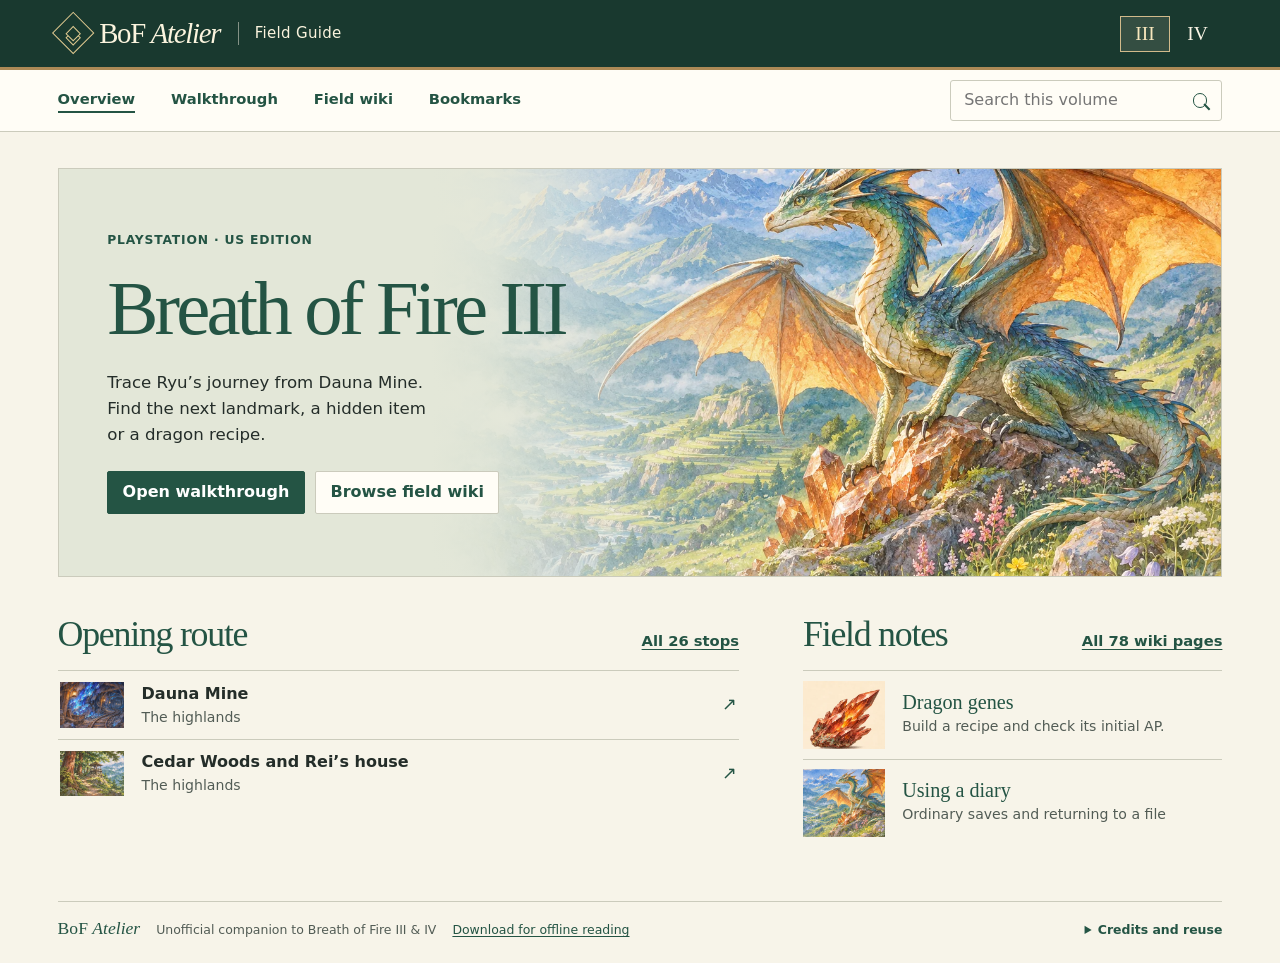
==== docs/index.html @ 76bdd16b "Publish the illustrated Field Guide and BoF Atelier development source" ====
<!doctype html>
<html lang="en-GB">
<head>
  <meta charset="utf-8">
  <meta name="viewport" content="width=device-width, initial-scale=1">
  <meta name="color-scheme" content="light">
  <meta name="description" content="An illustrated offline walkthrough and field wiki for Breath of Fire III and IV.">
  <title>Field Guide · BoF Atelier</title>
  <style>:root {
--art-highlands:url('[data-uri]');
--art-sandsea:url('[data-uri]');
--art-flame:url('[data-uri]');
--art-frost:url('[data-uri]');
--art-thunder:url('[data-uri]');
--art-iii-mine:url('[data-uri]');
--art-iii-woods:url('[data-uri]');
--art-iii-port:url('[data-uri]');
--art-iii-desert:url('[data-uri]');
--art-iv-wreck:url('[data-uri]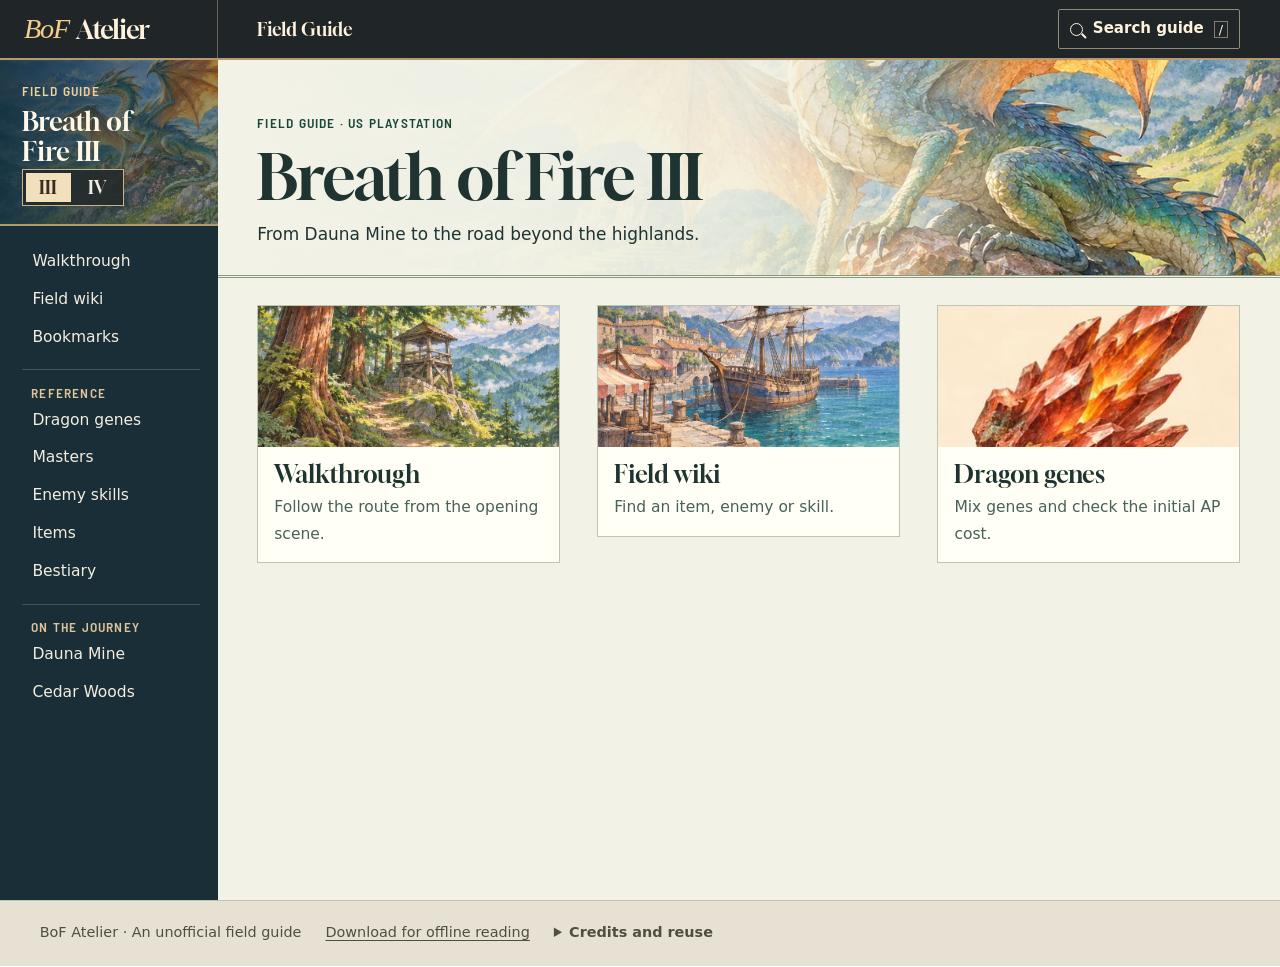
